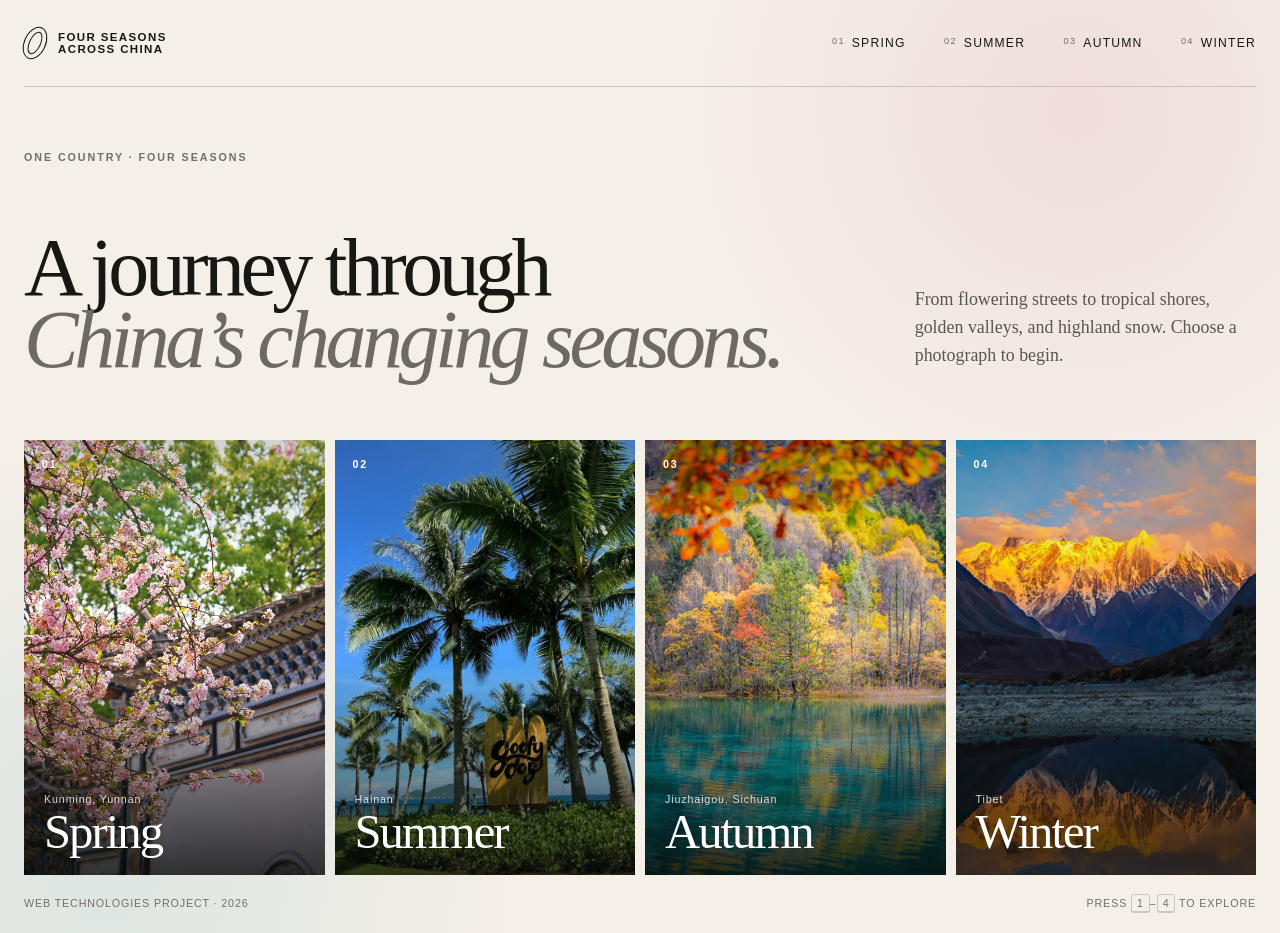
==== docs/index.html @ 51e25eb9 "Add GitHub Pages static demo" ====
<!doctype html>
<html lang="en">
<head>
  <meta charset="utf-8">
  <meta name="viewport" content="width=device-width, initial-scale=1">
  <meta name="theme-color" content="#171814">
  <meta name="description" content="Explore spring in Kunming, summer in Hainan, autumn in Jiuzhaigou, and winter in Tibet.">
  <title>Four Seasons Across China</title>
  <link rel="icon" href="data:image/svg+xml,<svg xmlns=%22http://www.w3.org/2000/svg%22 viewBox=%220 0 100 100%22><circle cx=%2250%22 cy=%2250%22 r=%2246%22 fill=%22%23171814%22/><path d=%22M50 16c11 11 16 21 16 34S61 84 50 84 34 63 34 50s5-23 16-34Z%22 fill=%22%23f4efe7%22/></svg>">
  <link rel="stylesheet" href="static/css/style.css">
  <script>document.documentElement.classList.add("js");</script>
</head>
<body class="home-page">
  <header class="site-header" data-reveal>
    <a class="wordmark" href="./" aria-label="Four Seasons Across China home">
      <span class="wordmark-mark" aria-hidden="true"></span>
      <span>Four Seasons<br>Across China</span>
    </a>

    <nav class="mini-nav" aria-label="Seasons">
      <a href="spring/"><span>01</span>Spring</a>
<a href="summer/"><span>02</span>Summer</a>
<a href="autumn/"><span>03</span>Autumn</a>
<a href="winter/"><span>04</span>Winter</a>
    </nav>
  </header>

  <main class="home-main">
    <section class="home-intro" aria-labelledby="page-title">
      <p class="eyebrow" data-reveal>One country · four seasons</p>
      <h1 id="page-title" data-reveal>
        A journey through
        <em>China’s changing seasons.</em>
      </h1>
      <p class="intro-copy" data-reveal>
        From flowering streets to tropical shores, golden valleys, and highland snow.
        Choose a photograph to begin.
      </p>
    </section>

    <section class="season-grid" aria-label="Choose a season">
      
            <a class="season-card"
               href="spring/"
               style="--accent: #d76e8d; --wash: #f6e6eb;"
               data-season-card
               data-page-transition
               aria-label="Explore Spring in Kunming, Yunnan">
              <span class="card-image-wrap">
                <img src="static/images/spring-kunming.jpg"
                     alt="Pink cherry blossoms framing a traditional building in Kunming"
                     loading="eager">
              </span>
              <span class="card-wash" aria-hidden="true"></span>
              <span class="card-number">01</span>
              <span class="card-copy">
                <span class="card-location">Kunming, Yunnan</span>
                <span class="card-title">Spring</span>
              </span>
              <span class="card-arrow" aria-hidden="true">↗</span>
            </a>
            

            <a class="season-card"
               href="summer/"
               style="--accent: #138eb9; --wash: #dff3f7;"
               data-season-card
               data-page-transition
               aria-label="Explore Summer in Hainan">
              <span class="card-image-wrap">
                <img src="static/images/summer-hainan.webp"
                     alt="Tall palm trees and a bright blue sky beside the coast in Hainan"
                     loading="eager">
              </span>
              <span class="card-wash" aria-hidden="true"></span>
              <span class="card-number">02</span>
              <span class="card-copy">
                <span class="card-location">Hainan</span>
                <span class="card-title">Summer</span>
              </span>
              <span class="card-arrow" aria-hidden="true">↗</span>
            </a>
            

            <a class="season-card"
               href="autumn/"
               style="--accent: #c86b2c; --wash: #f7e9d7;"
               data-season-card
               data-page-transition
               aria-label="Explore Autumn in Jiuzhaigou, Sichuan">
              <span class="card-image-wrap">
                <img src="static/images/autumn-jiuzhaigou.png"
                     alt="Golden autumn trees reflected in a clear turquoise lake in Jiuzhaigou"
                     loading="lazy">
              </span>
              <span class="card-wash" aria-hidden="true"></span>
              <span class="card-number">03</span>
              <span class="card-copy">
                <span class="card-location">Jiuzhaigou, Sichuan</span>
                <span class="card-title">Autumn</span>
              </span>
              <span class="card-arrow" aria-hidden="true">↗</span>
            </a>
            

            <a class="season-card"
               href="winter/"
               style="--accent: #578aab; --wash: #e3edf2;"
               data-season-card
               data-page-transition
               aria-label="Explore Winter in Tibet">
              <span class="card-image-wrap">
                <img src="static/images/winter-tibet.png"
                     alt="Golden morning light on a snow-covered mountain reflected in still water"
                     loading="lazy">
              </span>
              <span class="card-wash" aria-hidden="true"></span>
              <span class="card-number">04</span>
              <span class="card-copy">
                <span class="card-location">Tibet</span>
                <span class="card-title">Winter</span>
              </span>
              <span class="card-arrow" aria-hidden="true">↗</span>
            </a>
            
    </section>

    <footer class="home-footer" data-reveal>
      <span>Web Technologies Project · 2026</span>
      <span class="key-hint">Press <kbd>1</kbd>–<kbd>4</kbd> to explore</span>
    </footer>
  </main>

  <script src="static/js/main.js" defer></script>
</body>
</html>
---- docs/static/css/style.css ----
:root {
  --ink: #171814;
  --paper: #f4efe7;
  --paper-deep: #e9e0d3;
  --muted: #716f66;
  --line: rgba(23, 24, 20, 0.18);
  --serif: "Bodoni 72", "Bodoni MT", Didot, "Times New Roman", serif;
  --sans: "Avenir Next", Avenir, "Century Gothic", "Trebuchet MS", sans-serif;
  --ease: cubic-bezier(0.22, 1, 0.36, 1);
}

*,
*::before,
*::after {
  box-sizing: border-box;
}

html {
  color-scheme: light;
  scroll-behavior: smooth;
}

body {
  margin: 0;
  overflow-x: hidden;
  background: var(--paper);
  color: var(--ink);
  font-family: var(--sans);
  -webkit-font-smoothing: antialiased;
}

a {
  color: inherit;
}

img {
  display: block;
  max-width: 100%;
}

button,
a {
  -webkit-tap-highlight-color: transparent;
}

:focus-visible {
  outline: 2px solid currentColor;
  outline-offset: 5px;
}

.sr-only {
  position: absolute;
  width: 1px;
  height: 1px;
  padding: 0;
  margin: -1px;
  overflow: hidden;
  clip: rect(0, 0, 0, 0);
  white-space: nowrap;
  border: 0;
}

.home-page {
  min-height: 100svh;
  background:
    radial-gradient(circle at 84% 12%, rgba(215, 110, 141, 0.13), transparent 24rem),
    radial-gradient(circle at 8% 92%, rgba(19, 142, 185, 0.1), transparent 26rem),
    var(--paper);
}

.site-header,
.home-main {
  width: min(100% - 48px, 1480px);
  margin-inline: auto;
}

.site-header {
  display: flex;
  align-items: center;
  justify-content: space-between;
  gap: 32px;
  padding-block: 26px;
  border-bottom: 1px solid var(--line);
}

.wordmark {
  display: inline-flex;
  align-items: center;
  gap: 12px;
  text-decoration: none;
  font-size: 0.72rem;
  font-weight: 700;
  line-height: 1.05;
  letter-spacing: 0.12em;
  text-transform: uppercase;
}

.wordmark-mark {
  width: 22px;
  height: 34px;
  border: 1px solid currentColor;
  border-radius: 50%;
  transform: rotate(25deg);
  position: relative;
}

.wordmark-mark::after {
  content: "";
  position: absolute;
  inset: 4px;
  border: 1px solid currentColor;
  border-radius: inherit;
}

.mini-nav {
  display: flex;
  align-items: center;
  gap: clamp(18px, 3vw, 44px);
}

.mini-nav a {
  display: flex;
  gap: 7px;
  padding: 6px 0;
  text-decoration: none;
  font-size: 0.76rem;
  text-transform: uppercase;
  letter-spacing: 0.1em;
}

.mini-nav a span {
  color: var(--muted);
  font-size: 0.58rem;
}

.mini-nav a:hover {
  text-decoration: underline;
  text-underline-offset: 5px;
}

.home-main {
  padding-block: clamp(34px, 5vw, 76px) 24px;
}

.home-intro {
  display: grid;
  grid-template-columns: minmax(0, 1.55fr) minmax(260px, 0.65fr);
  gap: clamp(24px, 6vw, 100px);
  align-items: end;
  margin-bottom: clamp(32px, 5vw, 64px);
}

.eyebrow {
  margin: 0 0 12px;
  color: var(--muted);
  font-size: 0.67rem;
  font-weight: 700;
  letter-spacing: 0.18em;
  text-transform: uppercase;
}

.home-intro .eyebrow {
  grid-column: 1 / -1;
  margin-bottom: -8px;
}

.home-intro h1 {
  margin: 0;
  font-family: var(--serif);
  font-size: clamp(3rem, 6.4vw, 7rem);
  font-weight: 400;
  letter-spacing: -0.055em;
  line-height: 0.88;
}

.home-intro h1 em {
  display: block;
  color: #6e6a61;
  font-weight: 400;
}

.intro-copy {
  max-width: 28rem;
  margin: 0 0 0.4rem;
  color: #58574f;
  font-family: var(--serif);
  font-size: clamp(1.05rem, 1.4vw, 1.34rem);
  line-height: 1.55;
}

.season-grid {
  display: grid;
  grid-template-columns: repeat(4, minmax(0, 1fr));
  gap: 10px;
}

.season-card {
  --mx: 50%;
  --my: 45%;
  position: relative;
  display: block;
  min-width: 0;
  overflow: hidden;
  aspect-ratio: 0.69;
  isolation: isolate;
  color: #fff;
  text-decoration: none;
  background: #272822;
}

.season-card::after {
  content: "";
  position: absolute;
  z-index: 2;
  inset: 0;
  pointer-events: none;
  background: radial-gradient(
    circle 190px at var(--mx) var(--my),
    rgba(255, 255, 255, 0.18),
    transparent 70%
  );
  opacity: 0;
  transition: opacity 350ms ease;
}

.season-card:hover::after,
.season-card:focus-visible::after {
  opacity: 1;
}

.card-image-wrap,
.card-image-wrap img,
.card-wash {
  position: absolute;
  inset: 0;
  width: 100%;
  height: 100%;
}

.card-image-wrap img {
  object-fit: cover;
  transition:
    transform 900ms var(--ease),
    filter 900ms var(--ease);
}

.card-wash {
  z-index: 1;
  background:
    linear-gradient(to top, rgba(7, 8, 6, 0.76), transparent 50%),
    linear-gradient(to bottom, rgba(7, 8, 6, 0.18), transparent 30%);
}

.card-number {
  position: absolute;
  z-index: 3;
  top: 18px;
  left: 18px;
  font-size: 0.67rem;
  font-weight: 700;
  letter-spacing: 0.16em;
}

.card-copy {
  position: absolute;
  z-index: 3;
  right: 20px;
  bottom: 20px;
  left: 20px;
  display: flex;
  flex-direction: column;
  gap: 4px;
}

.card-location {
  font-size: 0.67rem;
  letter-spacing: 0.08em;
  opacity: 0.82;
}

.card-title {
  font-family: var(--serif);
  font-size: clamp(2rem, 3.8vw, 4rem);
  line-height: 0.95;
  letter-spacing: -0.04em;
}

.card-arrow {
  position: absolute;
  z-index: 4;
  top: 14px;
  right: 16px;
  display: grid;
  width: 36px;
  height: 36px;
  place-items: center;
  border: 1px solid rgba(255, 255, 255, 0.5);
  border-radius: 50%;
  opacity: 0;
  transform: translateY(8px);
  transition:
    opacity 300ms ease,
    transform 300ms var(--ease),
    background-color 300ms ease,
    color 300ms ease;
}

.season-card:hover img,
.season-card:focus-visible img {
  transform: scale(1.045);
  filter: saturate(1.08);
}

.season-card:hover .card-arrow,
.season-card:focus-visible .card-arrow {
  opacity: 1;
  transform: translateY(0);
  background: var(--paper);
  color: var(--ink);
}

.home-footer {
  display: flex;
  align-items: center;
  justify-content: space-between;
  gap: 24px;
  padding-top: 22px;
  color: var(--muted);
  font-size: 0.67rem;
  letter-spacing: 0.08em;
  text-transform: uppercase;
}

kbd {
  min-width: 1.6em;
  padding: 2px 5px;
  border: 1px solid var(--line);
  border-bottom-width: 2px;
  border-radius: 3px;
  font: inherit;
  text-align: center;
}

/* Character pages */
.season-page {
  min-height: 100svh;
  background: var(--wash, var(--paper));
}

.season-view {
  position: relative;
  min-height: 100svh;
  padding: 0 clamp(20px, 3.6vw, 56px) clamp(18px, 2.5vw, 34px);
  background:
    radial-gradient(circle at 76% 14%, color-mix(in srgb, var(--accent) 16%, transparent), transparent 28rem),
    var(--wash);
}

.season-header {
  display: flex;
  min-height: 76px;
  align-items: center;
  justify-content: space-between;
  gap: 24px;
  border-bottom: 1px solid var(--line);
}

.back-link {
  display: inline-flex;
  align-items: center;
  gap: 9px;
  font-size: 0.72rem;
  font-weight: 700;
  letter-spacing: 0.09em;
  text-decoration: none;
  text-transform: uppercase;
}

.back-link:hover {
  text-decoration: underline;
  text-underline-offset: 5px;
}

.season-location {
  margin: 0;
  color: var(--muted);
  font-size: 0.72rem;
  letter-spacing: 0.08em;
}

.season-layout {
  display: grid;
  grid-template-columns: minmax(0, 1.15fr) minmax(330px, 0.85fr);
  min-height: calc(100svh - 128px);
  gap: clamp(28px, 5vw, 88px);
  align-items: stretch;
  padding-top: 24px;
}

.season-visual {
  position: relative;
  min-height: 560px;
  margin: 0;
  overflow: hidden;
  background: #d8d6cf;
}

.season-visual img {
  width: 100%;
  height: 100%;
  max-height: calc(100svh - 128px);
  object-fit: cover;
  object-position: center;
}

.season-page--spring .season-visual img {
  object-position: 50% 43%;
}

.season-page--summer .season-visual img {
  object-position: 50% 50%;
}

.season-page--autumn .season-visual img {
  object-position: 50% 55%;
}

.season-page--winter .season-visual img {
  object-position: 50% 50%;
}

.season-visual::after {
  content: "";
  position: absolute;
  inset: 0;
  pointer-events: none;
  box-shadow: inset 0 0 0 1px rgba(255, 255, 255, 0.14);
}

.season-visual figcaption {
  position: absolute;
  right: 16px;
  bottom: 14px;
  padding: 7px 9px;
  color: #fff;
  background: rgba(10, 10, 8, 0.42);
  backdrop-filter: blur(8px);
  font-size: 0.62rem;
  letter-spacing: 0.08em;
  text-transform: uppercase;
}

.season-copy {
  display: flex;
  min-width: 0;
  flex-direction: column;
  padding-block: clamp(18px, 3vw, 48px) 6px;
}

.season-index {
  display: flex;
  align-items: baseline;
  gap: 8px;
  margin-bottom: auto;
  color: var(--accent);
  font-size: 0.78rem;
  font-weight: 700;
  letter-spacing: 0.12em;
}

.season-index span:last-child {
  color: var(--muted);
  font-weight: 500;
}

.season-kicker {
  color: var(--accent);
}

.season-copy blockquote {
  margin: clamp(18px, 4vh, 42px) 0 clamp(52px, 8vh, 92px);
}

.season-copy blockquote p {
  max-width: 12ch;
  margin: 0;
  font-family: var(--serif);
  font-size: clamp(2.7rem, 5.3vw, 6rem);
  font-weight: 400;
  letter-spacing: -0.055em;
  line-height: 0.96;
  text-wrap: balance;
}

.season-copy blockquote footer {
  margin-top: 24px;
  color: var(--muted);
  font-size: 0.72rem;
  font-weight: 700;
  letter-spacing: 0.08em;
  text-transform: uppercase;
}

.season-pagination {
  display: grid;
  grid-template-columns: 1fr 1fr;
  gap: 16px;
  padding-top: 18px;
  border-top: 1px solid var(--line);
}

.season-pagination a {
  min-width: 0;
  text-decoration: none;
}

.season-pagination a:last-child {
  text-align: right;
}

.pagination-label {
  display: block;
  color: var(--muted);
  font-size: 0.58rem;
  letter-spacing: 0.12em;
  text-transform: uppercase;
}

.pagination-name {
  display: block;
  margin-top: 5px;
  font-family: var(--serif);
  font-size: clamp(1.2rem, 1.8vw, 1.7rem);
  transition: color 180ms ease;
}

.season-pagination a:hover .pagination-name {
  color: var(--accent);
}

.season-swipe-hint {
  display: none;
}

/* Error page */
.error-page {
  min-height: 100svh;
  display: grid;
  place-items: center;
  background: var(--paper);
}

.error-view {
  width: min(100% - 40px, 700px);
  text-align: center;
}

.error-number {
  margin: 0;
  color: var(--muted);
  font-family: var(--serif);
  font-size: clamp(6rem, 18vw, 14rem);
  line-height: 0.8;
}

.error-view h1 {
  margin: 32px 0 10px;
  font-family: var(--serif);
  font-size: clamp(2rem, 5vw, 4rem);
  font-weight: 400;
}

.error-view p {
  color: var(--muted);
}

.error-view .back-link {
  margin-top: 28px;
}

/* Page-load motion */
.js [data-reveal] {
  opacity: 0;
  transform: translateY(18px);
}

.js body.is-ready [data-reveal] {
  opacity: 1;
  transform: translateY(0);
  transition:
    opacity 720ms var(--ease),
    transform 720ms var(--ease);
}

.js body.is-ready [data-reveal]:nth-child(2) {
  transition-delay: 70ms;
}

.js body.is-ready [data-reveal]:nth-child(3) {
  transition-delay: 140ms;
}

.js body.is-ready [data-reveal]:nth-child(4) {
  transition-delay: 210ms;
}

.js body.is-leaving {
  opacity: 0.55;
  transition: opacity 180ms ease;
}

@media (max-width: 1080px) {
  .home-intro {
    grid-template-columns: 1fr;
    gap: 22px;
  }

  .intro-copy {
    max-width: 36rem;
  }

  .season-grid {
    grid-template-columns: repeat(2, minmax(0, 1fr));
  }

  .season-card {
    aspect-ratio: 1.25;
  }

  .season-layout {
    grid-template-columns: minmax(0, 1fr) minmax(300px, 0.8fr);
    gap: 30px;
  }

  .season-copy blockquote p {
    font-size: clamp(2.5rem, 6vw, 4.7rem);
  }
}

@media (max-width: 760px) {
  .site-header,
  .home-main {
    width: min(100% - 28px, 1480px);
  }

  .site-header {
    padding-block: 18px;
  }

  .mini-nav {
    display: none;
  }

  .home-main {
    padding-top: 34px;
  }

  .home-intro h1 {
    font-size: clamp(2.9rem, 14vw, 5rem);
  }

  .season-grid {
    grid-template-columns: 1fr;
    gap: 8px;
  }

  .season-card {
    aspect-ratio: 1.07;
  }

  .card-title {
    font-size: clamp(2.6rem, 12vw, 4.2rem);
  }

  .card-arrow {
    opacity: 1;
    transform: none;
  }

  .home-footer {
    align-items: flex-start;
    flex-direction: column;
    gap: 8px;
  }

  .season-view {
    padding: 0 14px 18px;
  }

  .season-header {
    min-height: 64px;
  }

  .season-location {
    display: none;
  }

  .season-layout {
    display: block;
    padding-top: 14px;
  }

  .season-visual {
    height: min(62svh, 620px);
    min-height: 410px;
  }

  .season-visual img {
    max-height: none;
  }

  .season-visual figcaption {
    display: none;
  }

  .season-copy {
    min-height: calc(46svh - 64px);
    padding-block: 28px 8px;
  }

  .season-index {
    margin-bottom: 28px;
  }

  .season-copy blockquote {
    margin: 14px 0 38px;
  }

  .season-copy blockquote p {
    max-width: 14ch;
    font-size: clamp(2.25rem, 10.2vw, 4rem);
  }

  .season-pagination {
    margin-top: auto;
  }

  .season-swipe-hint {
    display: flex;
    align-items: center;
    gap: 10px;
    margin-top: 14px;
    color: var(--muted);
    font-size: 0.57rem;
    letter-spacing: 0.1em;
    text-transform: uppercase;
  }

  .swipe-line {
    width: 44px;
    height: 1px;
    background: var(--line);
  }
}

@media (max-width: 420px) {
  .card-location {
    font-size: 0.62rem;
  }

  .season-location {
    max-width: 130px;
    overflow: hidden;
    text-overflow: ellipsis;
    white-space: nowrap;
  }
}

@media (prefers-reduced-motion: reduce) {
  *,
  *::before,
  *::after {
    scroll-behavior: auto !important;
    animation-duration: 0.01ms !important;
    animation-iteration-count: 1 !important;
    transition-duration: 0.01ms !important;
  }

  .js [data-reveal] {
    opacity: 1;
    transform: none;
  }
}
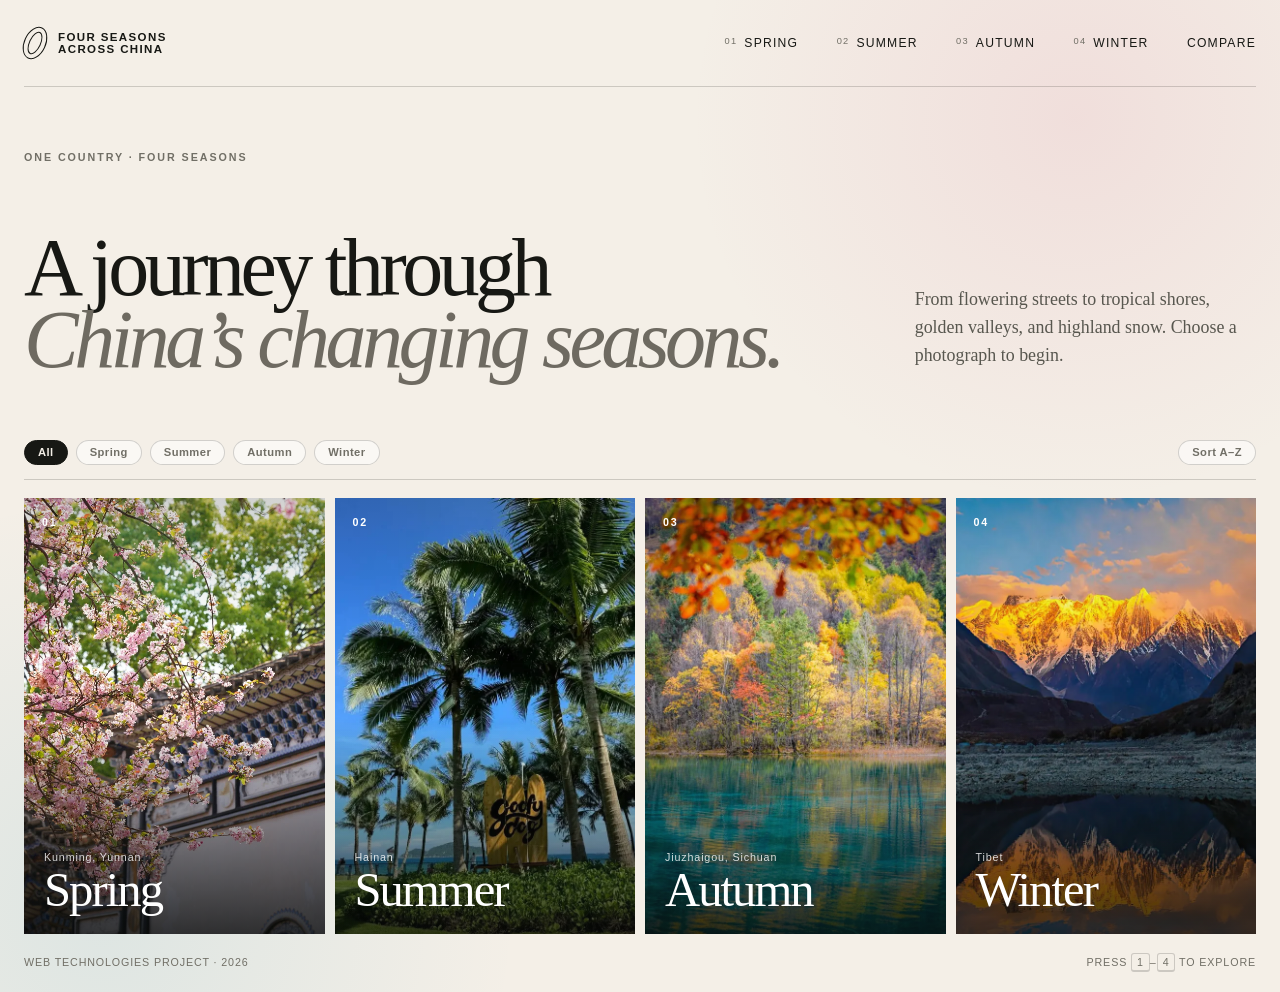
==== commit 4bcca6d8: "Add activities, comparison page, lightbox, filters and responsive images" ====
--- a/docs/index.html
+++ b/docs/index.html
@@ -22,6 +22,7 @@
 <a href="summer/"><span>02</span>Summer</a>
 <a href="autumn/"><span>03</span>Autumn</a>
 <a href="winter/"><span>04</span>Winter</a>
+<a class="mini-nav-compare" href="compare/">Compare</a>
     </nav>
   </header>
 
@@ -38,18 +39,30 @@
       </p>
     </section>
 
-    <section class="season-grid" aria-label="Choose a season">
+    <div class="season-controls" data-season-controls aria-label="Filter and sort seasons">
+      <div class="filter-buttons">
+        <button class="filter-button is-active" type="button" data-filter="all" aria-pressed="true">All</button>
+        <button class="filter-button" type="button" data-filter="spring" aria-pressed="false">Spring</button>
+        <button class="filter-button" type="button" data-filter="summer" aria-pressed="false">Summer</button>
+        <button class="filter-button" type="button" data-filter="autumn" aria-pressed="false">Autumn</button>
+        <button class="filter-button" type="button" data-filter="winter" aria-pressed="false">Winter</button>
+      </div>
+      <button class="sort-button" type="button" data-sort-toggle aria-pressed="false">Sort A–Z</button>
+    </div>
+
+    <section class="season-grid" data-season-grid aria-label="Choose a season">
       
             <a class="season-card"
                href="spring/"
                style="--accent: #d76e8d; --wash: #f6e6eb;"
                data-season-card
+               data-season="spring"
+               data-name="Spring"
+               data-location="Kunming, Yunnan"
                data-page-transition
                aria-label="Explore Spring in Kunming, Yunnan">
               <span class="card-image-wrap">
-                <img src="static/images/spring-kunming.jpg"
-                     alt="Pink cherry blossoms framing a traditional building in Kunming"
-                     loading="eager">
+                <picture><source type="image/webp" srcset="static/images/spring-kunming.webp 1800w, static/images/spring-kunming-small.webp 900w" sizes="(max-width: 760px) 100vw, 25vw"><img src="static/images/spring-kunming.jpg" alt="Pink cherry blossoms framing a traditional building in Kunming" loading="eager"></picture>
               </span>
               <span class="card-wash" aria-hidden="true"></span>
               <span class="card-number">01</span>
@@ -65,12 +78,13 @@
                href="summer/"
                style="--accent: #138eb9; --wash: #dff3f7;"
                data-season-card
+               data-season="summer"
+               data-name="Summer"
+               data-location="Hainan"
                data-page-transition
                aria-label="Explore Summer in Hainan">
               <span class="card-image-wrap">
-                <img src="static/images/summer-hainan.webp"
-                     alt="Tall palm trees and a bright blue sky beside the coast in Hainan"
-                     loading="eager">
+                <picture><source type="image/webp" srcset="static/images/summer-hainan.webp 1800w, static/images/summer-hainan-small.webp 900w" sizes="(max-width: 760px) 100vw, 25vw"><img src="static/images/summer-hainan.webp" alt="Tall palm trees and a bright blue sky beside the coast in Hainan" loading="eager"></picture>
               </span>
               <span class="card-wash" aria-hidden="true"></span>
               <span class="card-number">02</span>
@@ -86,12 +100,13 @@
                href="autumn/"
                style="--accent: #c86b2c; --wash: #f7e9d7;"
                data-season-card
+               data-season="autumn"
+               data-name="Autumn"
+               data-location="Jiuzhaigou, Sichuan"
                data-page-transition
                aria-label="Explore Autumn in Jiuzhaigou, Sichuan">
               <span class="card-image-wrap">
-                <img src="static/images/autumn-jiuzhaigou.png"
-                     alt="Golden autumn trees reflected in a clear turquoise lake in Jiuzhaigou"
-                     loading="lazy">
+                <picture><source type="image/webp" srcset="static/images/autumn-jiuzhaigou.webp 1800w, static/images/autumn-jiuzhaigou-small.webp 900w" sizes="(max-width: 760px) 100vw, 25vw"><img src="static/images/autumn-jiuzhaigou.png" alt="Golden autumn trees reflected in a clear turquoise lake in Jiuzhaigou" loading="lazy"></picture>
               </span>
               <span class="card-wash" aria-hidden="true"></span>
               <span class="card-number">03</span>
@@ -107,12 +122,13 @@
                href="winter/"
                style="--accent: #578aab; --wash: #e3edf2;"
                data-season-card
+               data-season="winter"
+               data-name="Winter"
+               data-location="Tibet"
                data-page-transition
                aria-label="Explore Winter in Tibet">
               <span class="card-image-wrap">
-                <img src="static/images/winter-tibet.png"
-                     alt="Golden morning light on a snow-covered mountain reflected in still water"
-                     loading="lazy">
+                <picture><source type="image/webp" srcset="static/images/winter-tibet.webp 1800w, static/images/winter-tibet-small.webp 900w" sizes="(max-width: 760px) 100vw, 25vw"><img src="static/images/winter-tibet.png" alt="Golden morning light on a snow-covered mountain reflected in still water" loading="lazy"></picture>
               </span>
               <span class="card-wash" aria-hidden="true"></span>
               <span class="card-number">04</span>
--- a/docs/static/css/style.css
+++ b/docs/static/css/style.css
@@ -186,6 +186,54 @@
   font-family: var(--serif);
   font-size: clamp(1.05rem, 1.4vw, 1.34rem);
   line-height: 1.55;
+}
+
+.season-controls {
+  display: flex;
+  align-items: center;
+  justify-content: space-between;
+  gap: 16px;
+  margin-bottom: 18px;
+  padding-bottom: 14px;
+  border-bottom: 1px solid var(--line);
+}
+
+.filter-buttons {
+  display: flex;
+  flex-wrap: wrap;
+  gap: 8px;
+}
+
+.filter-button,
+.sort-button {
+  border: 1px solid var(--line);
+  border-radius: 99px;
+  padding: 6px 13px;
+  color: var(--muted);
+  background: rgba(255, 255, 255, 0.55);
+  font: 700 0.7rem/1 var(--sans);
+  letter-spacing: 0.04em;
+  cursor: pointer;
+  transition:
+    color 180ms ease,
+    border-color 180ms ease,
+    background-color 180ms ease;
+}
+
+.filter-button:hover,
+.sort-button:hover,
+.filter-button.is-active {
+  border-color: var(--ink);
+  color: var(--ink);
+}
+
+.filter-button.is-active {
+  background: var(--ink);
+  color: var(--paper);
+}
+
+.season-card.is-hidden {
+  display: none;
 }
 
 .season-grid {
@@ -403,6 +451,7 @@
   margin: 0;
   overflow: hidden;
   background: #d8d6cf;
+  cursor: zoom-in;
 }
 
 .season-visual img {
@@ -411,6 +460,12 @@
   max-height: calc(100svh - 128px);
   object-fit: cover;
   object-position: center;
+}
+
+.season-visual picture {
+  display: block;
+  width: 100%;
+  height: 100%;
 }
 
 .season-page--spring .season-visual img {
@@ -477,8 +532,29 @@
   color: var(--accent);
 }
 
+.season-intro {
+  max-width: 42ch;
+  margin: 10px 0 8px;
+  color: var(--ink);
+  font-family: var(--serif);
+  font-size: clamp(1.05rem, 1.4vw, 1.25rem);
+  line-height: 1.45;
+}
+
+.season-best-time {
+  margin: 0 0 18px;
+  color: var(--muted);
+  font-size: 0.78rem;
+  letter-spacing: 0.05em;
+}
+
+.season-best-time strong {
+  color: var(--accent);
+  font-weight: 700;
+}
+
 .season-copy blockquote {
-  margin: clamp(18px, 4vh, 42px) 0 clamp(52px, 8vh, 92px);
+  margin: clamp(18px, 4vh, 42px) 0 clamp(28px, 5vh, 48px);
 }
 
 .season-copy blockquote p {
@@ -499,6 +575,149 @@
   font-weight: 700;
   letter-spacing: 0.08em;
   text-transform: uppercase;
+}
+
+.season-activities {
+  margin-bottom: clamp(24px, 4vh, 44px);
+  padding-bottom: 22px;
+  border-bottom: 1px solid var(--line);
+}
+
+.activities-heading {
+  display: flex;
+  align-items: baseline;
+  justify-content: space-between;
+  gap: 16px;
+  margin-bottom: 14px;
+}
+
+.activities-title {
+  margin: 0;
+  color: var(--ink);
+  font-family: var(--serif);
+  font-size: 1.15rem;
+  font-weight: 400;
+  letter-spacing: -0.02em;
+}
+
+.activity-progress {
+  color: var(--muted);
+  font-size: 0.72rem;
+  font-variant-numeric: tabular-nums;
+  letter-spacing: 0.06em;
+}
+
+.season-activities-list {
+  display: grid;
+  gap: 12px;
+  margin: 0;
+  padding: 0;
+  list-style: none;
+}
+
+.season-activities-list li {
+  display: flex;
+  gap: 12px;
+  align-items: flex-start;
+}
+
+.activity-item {
+  display: flex;
+  gap: 12px;
+  align-items: flex-start;
+  width: 100%;
+  cursor: pointer;
+}
+
+.activity-checkbox {
+  flex: none;
+  width: 20px;
+  height: 20px;
+  margin: 1px 0 0;
+  appearance: none;
+  border: 1px solid var(--line);
+  border-radius: 50%;
+  background: rgba(255, 255, 255, 0.65);
+  cursor: pointer;
+  display: grid;
+  place-items: center;
+}
+
+.activity-checkbox:checked {
+  border-color: var(--accent);
+}
+
+.activity-checkbox:checked::after {
+  content: "✓";
+  color: var(--accent);
+  font-size: 0.8rem;
+  font-weight: 700;
+  line-height: 1;
+}
+
+.activity-item.is-done .activity-title {
+  color: var(--muted);
+}
+
+.activity-content {
+  display: grid;
+  gap: 3px;
+  min-width: 0;
+}
+
+.activity-title {
+  color: var(--ink);
+  font-family: var(--serif);
+  font-size: clamp(1rem, 1.35vw, 1.2rem);
+  font-weight: 700;
+  line-height: 1.25;
+}
+
+.activity-text {
+  color: var(--ink);
+  font-family: var(--sans);
+  font-size: 0.82rem;
+  line-height: 1.35;
+}
+
+.lightbox {
+  position: fixed;
+  z-index: 100;
+  inset: 0;
+  display: grid;
+  place-items: center;
+  padding: 24px;
+  background: rgba(10, 10, 8, 0.88);
+}
+
+.lightbox[hidden] {
+  display: none;
+}
+
+.lightbox-image {
+  max-width: min(100%, 1200px);
+  max-height: 90vh;
+  object-fit: contain;
+  box-shadow: 0 24px 80px rgba(0, 0, 0, 0.45);
+}
+
+.lightbox-close {
+  position: absolute;
+  top: 16px;
+  right: 20px;
+  width: 44px;
+  height: 44px;
+  border: 1px solid rgba(255, 255, 255, 0.45);
+  border-radius: 50%;
+  color: #fff;
+  background: transparent;
+  font-size: 1.6rem;
+  line-height: 1;
+  cursor: pointer;
+}
+
+body.lightbox-open {
+  overflow: hidden;
 }
 
 .season-pagination {
@@ -542,6 +761,77 @@
   display: none;
 }
 
+/* Comparison page */
+.compare-page {
+  min-height: 100svh;
+  background: var(--paper);
+}
+
+.compare-main {
+  width: min(100% - 48px, 1180px);
+  margin-inline: auto;
+  padding-block: clamp(32px, 5vw, 68px) 28px;
+}
+
+.compare-main h1 {
+  margin: 0 0 10px;
+  font-family: var(--serif);
+  font-size: clamp(2.6rem, 6vw, 5.4rem);
+  font-weight: 400;
+  letter-spacing: -0.05em;
+  line-height: 0.95;
+}
+
+.compare-intro {
+  max-width: 46rem;
+  margin: 0 0 28px;
+  color: var(--muted);
+  font-family: var(--serif);
+  font-size: clamp(1rem, 1.4vw, 1.25rem);
+  line-height: 1.5;
+}
+
+.compare-scroll {
+  overflow-x: auto;
+  border: 1px solid var(--line);
+}
+
+.compare-table {
+  width: 100%;
+  min-width: 820px;
+  border-collapse: collapse;
+  background: rgba(255, 255, 255, 0.5);
+}
+
+.compare-table th,
+.compare-table td {
+  padding: 14px 16px;
+  border-bottom: 1px solid var(--line);
+  text-align: left;
+  vertical-align: top;
+  font-size: 0.82rem;
+  line-height: 1.45;
+}
+
+.compare-table thead th {
+  color: #fff;
+  background: var(--ink);
+  font-size: 0.68rem;
+  letter-spacing: 0.08em;
+  text-transform: uppercase;
+}
+
+.compare-table tbody th {
+  color: var(--ink);
+  font-family: var(--serif);
+  font-size: 1.05rem;
+  font-weight: 700;
+}
+
+.compare-table tbody tr:nth-child(even) {
+  background: rgba(0, 0, 0, 0.025);
+}
+
 /* Error page */
 .error-page {
   min-height: 100svh;
@@ -639,7 +929,8 @@
 
 @media (max-width: 760px) {
   .site-header,
-  .home-main {
+  .home-main,
+  .compare-main {
     width: min(100% - 28px, 1480px);
   }
 
@@ -655,8 +946,13 @@
     padding-top: 34px;
   }
 
+  .season-controls {
+    align-items: stretch;
+    flex-direction: column;
+  }
+
   .home-intro h1 {
-    font-size: clamp(2.9rem, 14vw, 5rem);
+    font-size: clamp(2.4rem, 10.25vw, 4.2rem);
   }
 
   .season-grid {
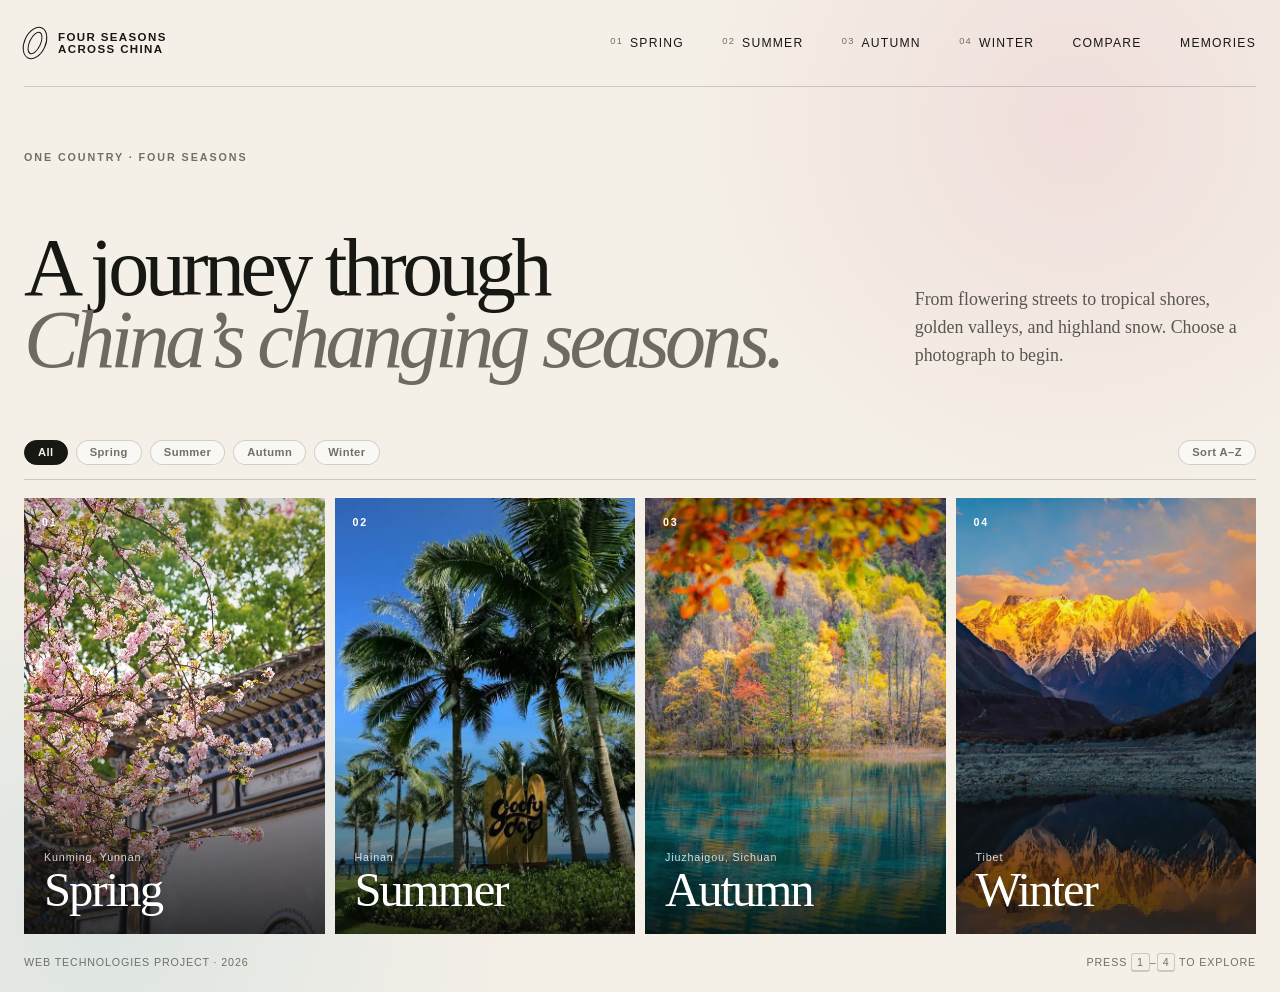
==== commit 08edb269: "Add My Travel Memories page" ====
--- a/docs/index.html
+++ b/docs/index.html
@@ -23,6 +23,7 @@
 <a href="autumn/"><span>03</span>Autumn</a>
 <a href="winter/"><span>04</span>Winter</a>
 <a class="mini-nav-compare" href="compare/">Compare</a>
+<a class="mini-nav-compare" href="memories/">Memories</a>
     </nav>
   </header>
 
--- a/docs/static/css/style.css
+++ b/docs/static/css/style.css
@@ -761,6 +761,148 @@
   display: none;
 }
 
+/* Travel memories page */
+.memories-page {
+  min-height: 100svh;
+  background: var(--paper);
+}
+
+.memories-main {
+  width: min(100% - 48px, 1080px);
+  margin-inline: auto;
+  padding-block: clamp(32px, 5vw, 68px) 28px;
+}
+
+.memories-main h1 {
+  margin: 0 0 10px;
+  font-family: var(--serif);
+  font-size: clamp(2.6rem, 6vw, 5.2rem);
+  font-weight: 400;
+  letter-spacing: -0.05em;
+  line-height: 0.95;
+}
+
+.memories-intro {
+  max-width: 44rem;
+  margin: 0 0 28px;
+  color: var(--muted);
+  font-family: var(--serif);
+  font-size: clamp(1rem, 1.4vw, 1.25rem);
+  line-height: 1.5;
+}
+
+.memory-form {
+  display: grid;
+  grid-template-columns: 1fr 1fr;
+  gap: 16px;
+  padding: 18px;
+  border: 1px solid var(--line);
+  background: rgba(255, 255, 255, 0.55);
+}
+
+.memory-field {
+  display: grid;
+  gap: 6px;
+  font-size: 0.72rem;
+  font-weight: 700;
+  letter-spacing: 0.05em;
+  text-transform: uppercase;
+}
+
+.memory-field-wide {
+  grid-column: 1 / -1;
+}
+
+.memory-field input {
+  width: 100%;
+  padding: 10px 12px;
+  border: 1px solid var(--line);
+  border-radius: 6px;
+  color: var(--ink);
+  background: #fff;
+  font: 0.92rem/1.3 var(--sans);
+}
+
+.memory-submit {
+  grid-column: 1 / -1;
+  justify-self: start;
+  padding: 11px 20px;
+  border: 0;
+  border-radius: 99px;
+  color: var(--paper);
+  background: var(--ink);
+  font: 700 0.78rem/1 var(--sans);
+  letter-spacing: 0.05em;
+  cursor: pointer;
+}
+
+.memory-submit:disabled {
+  opacity: 0.55;
+  cursor: wait;
+}
+
+.memory-status {
+  min-height: 1.4em;
+  margin: 14px 0;
+  color: var(--muted);
+  font-size: 0.8rem;
+}
+
+.memory-grid {
+  display: grid;
+  grid-template-columns: repeat(3, minmax(0, 1fr));
+  gap: 16px;
+}
+
+.memory-card {
+  overflow: hidden;
+  border: 1px solid var(--line);
+  background: rgba(255, 255, 255, 0.7);
+}
+
+.memory-image {
+  width: 100%;
+  aspect-ratio: 4 / 3;
+  object-fit: cover;
+}
+
+.memory-card-body {
+  padding: 14px 16px 16px;
+}
+
+.memory-place {
+  margin: 0 0 5px;
+  font-family: var(--serif);
+  font-size: 1.15rem;
+  font-weight: 700;
+  line-height: 1.2;
+}
+
+.memory-activity {
+  margin: 0 0 12px;
+  color: var(--muted);
+  font-size: 0.82rem;
+  line-height: 1.4;
+}
+
+.memory-delete {
+  padding: 6px 12px;
+  border: 1px solid var(--line);
+  border-radius: 99px;
+  color: var(--muted);
+  background: transparent;
+  font: 700 0.68rem/1 var(--sans);
+  cursor: pointer;
+}
+
+.memory-empty {
+  grid-column: 1 / -1;
+  padding: 28px;
+  border: 1px dashed var(--line);
+  color: var(--muted);
+  text-align: center;
+}
+
 /* Comparison page */
 .compare-page {
   min-height: 100svh;
@@ -930,6 +1072,7 @@
 @media (max-width: 760px) {
   .site-header,
   .home-main,
+  .memories-main,
   .compare-main {
     width: min(100% - 28px, 1480px);
   }
@@ -949,6 +1092,11 @@
   .season-controls {
     align-items: stretch;
     flex-direction: column;
+  }
+
+  .memory-form,
+  .memory-grid {
+    grid-template-columns: 1fr;
   }
 
   .home-intro h1 {
